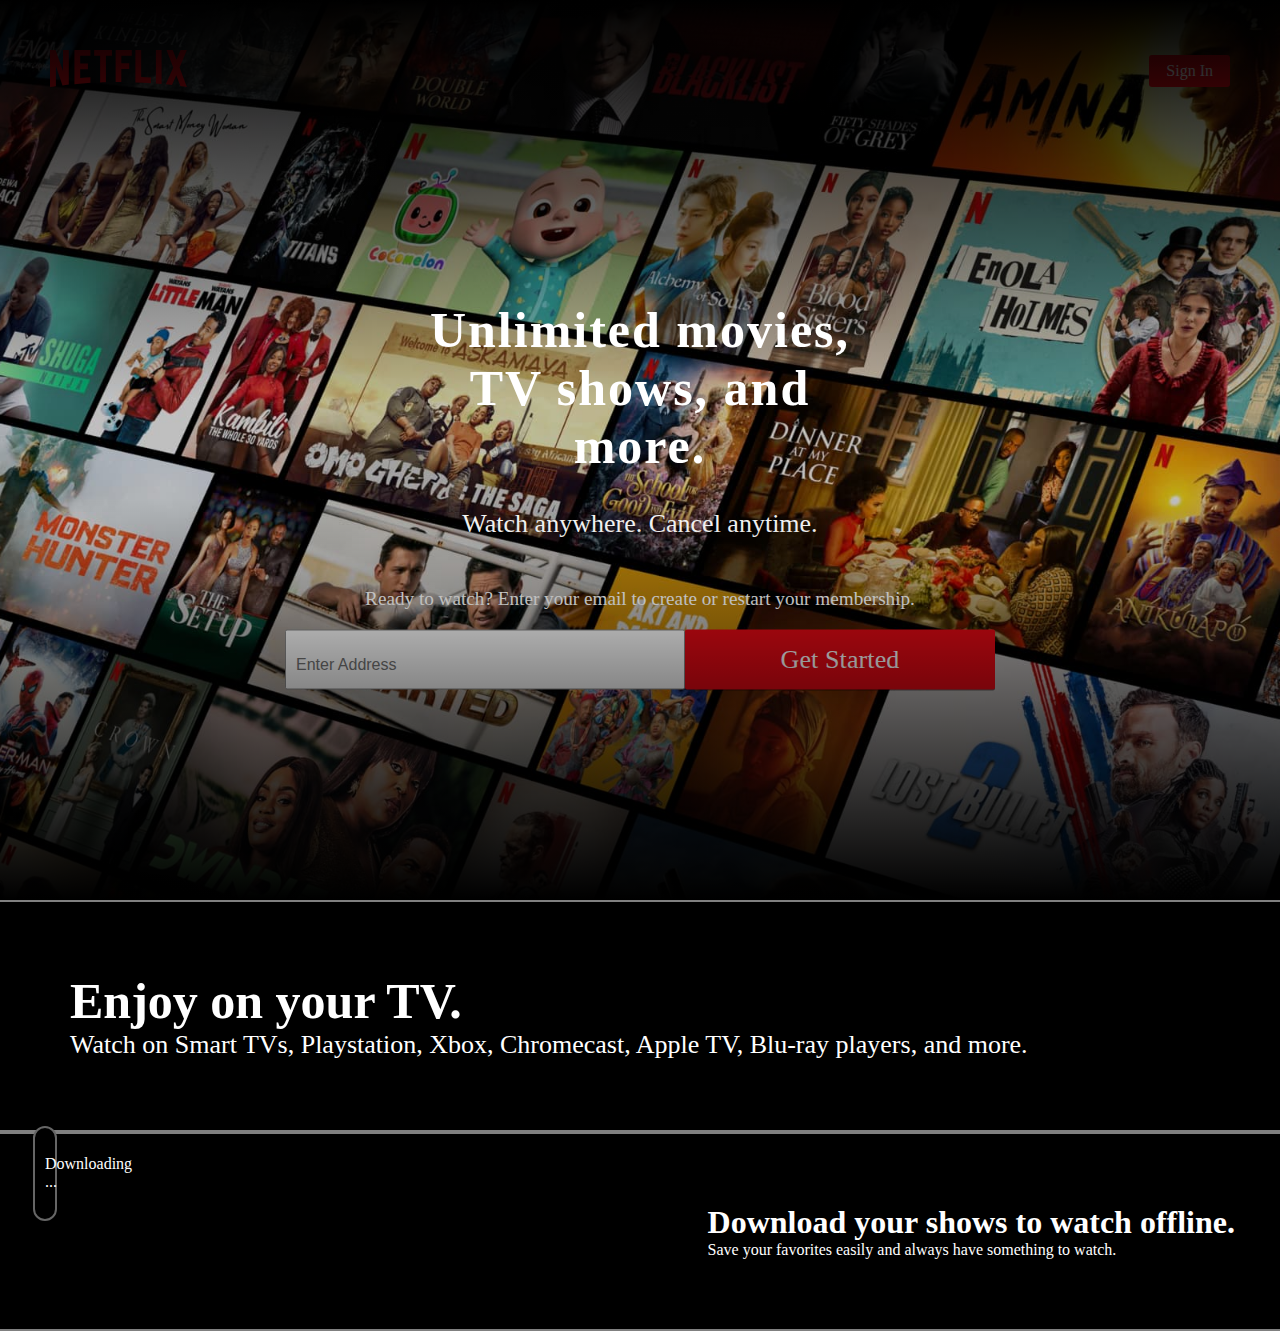
==== index.html @ 963fded7 "netflix-clone" ====
<!DOCTYPE html>
<html lang="en">
<head>
  <meta charset="UTF-8">
  <meta http-equiv="X-UA-Compatible" content="IE=edge">
  <meta name="viewport" content="width=device-width, initial-scale=1.0">
  <title>Document</title>
  <link rel="stylesheet" href="style.css">
</head>
<body>
  <section class="container">
    <div class="head">
     
    
    <a href="/" class="Netflix-logo" >
   
  <svg viewBox="0 0 111 30" data-uia="netflix-logo" class="svg-icon svg-icon-netflix-logo" aria-hidden="true" 
  focusable="false"><g id="netflix-logo"><path d="M105.06233,14.2806261 L110.999156,30 C109.249227,29.7497422 
    107.500234,29.4366857 105.718437,29.1554972 L102.374168,20.4686475 L98.9371075,28.4375293 C97.2499766,28.1563408
     95.5928391,28.061674 93.9057081,27.8432843 L99.9372012,14.0931671 L94.4680851,-5.68434189e-14 L99.5313525,-5.68434189e-14 L102.593495,7.87421502 L105.874965,-5.68434189e-14 L110.999156,-5.68434189e-14 L105.06233,14.2806261 Z M90.4686475,-5.68434189e-14 L85.8749649,-5.68434189e-14 L85.8749649,27.2499766 C87.3746368,27.3437061 88.9371075,27.4055675 90.4686475,27.5930265 L90.4686475,-5.68434189e-14 Z M81.9055207,26.93692 C77.7186241,26.6557316 73.5307901,26.4064111 69.250164,26.3117443 L69.250164,-5.68434189e-14 L73.9366389,-5.68434189e-14 L73.9366389,21.8745899 C76.6248008,21.9373887 79.3120255,22.1557784 81.9055207,22.2804387 L81.9055207,26.93692 Z M64.2496954,10.6561065 L64.2496954,15.3435186 L57.8442216,15.3435186 L57.8442216,25.9996251 L53.2186709,25.9996251 L53.2186709,-5.68434189e-14 L66.3436123,-5.68434189e-14 L66.3436123,4.68741213 L57.8442216,4.68741213 L57.8442216,10.6561065 L64.2496954,10.6561065 Z M45.3435186,4.68741213 L45.3435186,26.2498828 C43.7810479,26.2498828 42.1876465,26.2498828 40.6561065,26.3117443 L40.6561065,4.68741213 L35.8121661,4.68741213 L35.8121661,-5.68434189e-14 L50.2183897,-5.68434189e-14 L50.2183897,4.68741213 L45.3435186,4.68741213 Z M30.749836,15.5928391 C28.687787,15.5928391 26.2498828,15.5928391 24.4999531,15.6875059 L24.4999531,22.6562939 C27.2499766,22.4678976 30,22.2495079 32.7809542,22.1557784 L32.7809542,26.6557316 L19.812541,27.6876933 L19.812541,-5.68434189e-14 L32.7809542,-5.68434189e-14 L32.7809542,4.68741213 L24.4999531,4.68741213 L24.4999531,10.9991564 C26.3126816,10.9991564 29.0936358,10.9054269 30.749836,10.9054269 L30.749836,15.5928391 Z M4.78114163,12.9684132 L4.78114163,29.3429562 C3.09401069,29.5313525 1.59340144,29.7497422 0,30 L0,-5.68434189e-14 L4.4690224,-5.68434189e-14 L10.562377,17.0315868 L10.562377,-5.68434189e-14 L15.2497891,-5.68434189e-14 L15.2497891,28.061674 C13.5935889,28.3437998 11.906458,28.4375293 10.1246602,28.6868498 L4.78114163,12.9684132 Z" id="Fill-14"></path></g></svg></a>

     <a class="button" href="/login">Sign In</a>
   
</div>
</section>
 
   
  

  <!-- <div>
    <p></p>
  </div> --> 

<section class="banner">
  
      <img src="./img.css/netflix.jpg" class="fit"/>
    <div class="box">
    <div class="heading">
      <h1>Unlimited movies, TV shows, and more.</h1><br>
      <h5>Watch anywhere. Cancel anytime.</h5><br>
      <p>Ready to watch? Enter your email to create or restart your membership.</p>
      

    
     
    </div>
    <div class="search">
      
        <input type="email" name="" placeholder="Enter Address">
        <a href="#">Get Started</a>
        
      
    </div>
    </div>
  </section>

  <section class="two">
  
      <div class="right-content">
        <h1>Enjoy on your TV.</h1>
        <p>Watch on Smart TVs, Playstation, Xbox, Chromecast, Apple TV, Blu-ray players, and more.</p></div>
        <div class="left-content">
          <!-- <img src="" class="our-story-card-img" src="./img.css/tv.png"> -->
           <img alt="" class="our-story-card-img" src="https://assets.nflxext.com/ffe/siteui/acquisition/ourStory/fuji/desktop/tv.png" data-uia="our-story-card-img">
          <div class="our-story-card-animation" data-uia="our-story-card-animation"><video class="our-story-card-video" data-uia="our-story-card-video" autoplay="" playsinline="" muted="" loop=""><source src="https://assets.nflxext.com/ffe/siteui/acquisition/ourStory/fuji/desktop/video-tv-0819.m4v" type="video/mp4"></video><div class="our-story-card-animation-text"></div><div class="our-story-card-animation-custom" data-uia="our-story-card-custom" aria-hidden="true"></div></div>
          </div>
    </div>
  </section>


  <section class="three">
    <div class="media">
      <img alt="" class="our-story-card-img" src="https://assets.nflxext.com/ffe/siteui/acquisition/ourStory/fuji/desktop/mobile-0819.jpg" data-uia="our-story-card-img">
      <div class="download">
      <img class="cover" alt="" src="https://assets.nflxext.com/ffe/siteui/acquisition/ourStory/fuji/desktop/boxshot.png">
      <span>Downloading ...</span>
     <img src=" https://assets.nflxext.com/ffe/siteui/acquisition/ourStory/fuji/desktop/download-icon.gif">
      </div>
    </div>

      <div class="texts">
        <h1>Download your shows to watch offline.</h1>
        <p>Save your favorites easily and always have something to watch.</p>

      </div>


      

    

      
<!-- 
      <div class="our-story-card-animation-container"><img alt="" class="our-story-card-img" src="https://assets.nflxext.com/ffe/siteui/acquisition/ourStory/fuji/desktop/mobile-0819.jpg" data-uia="our-story-card-img"><div class="our-story-card-animation" data-uia="our-story-card-animation"><div class="our-story-card-animation-image"><img alt="" src="https://assets.nflxext.com/ffe/siteui/acquisition/ourStory/fuji/desktop/boxshot.png"></div><div class="our-story-card-animation-text"><div id="" class="text-0" data-uia="">Stranger Things</div><div id="" class="text-1" data-uia="">Downloading...</div></div><div class="our-story-card-animation-custom" data-uia="our-story-card-custom" aria-hidden="true"></div></div></div> -->


      
    

  </section>
     



</body>
</html>
---- style.css ----
*{
  box-sizing: border-box;
  margin:0;
  padding:0;
   max-width: 100%; 
}
img{
  max-width:100%;
}

.container .Netflix-logo svg{
  fill:#e50914;
  height:37px;
}

.container .head{
   position: absolute;
  top:0;
  left:0; 
  display: flex;
  justify-content: space-between;
  align-items: center;
  width: 100%;
  padding: 50px;
  z-index:1
}


.container .head .button{
  color: #fff;
  text-decoration: none;
  background-color: #e50914;
  padding: 7px 17px;
  border-radius: 3px;

}

 .banner{
  width:100%;
  height:100vh;
  position:relative;
  justify-content: center;
  align-items: center;
} 

.banner::before{
  content: "";
  position: absolute;
  top: 0;
  left: 0;
  width: 100%;
  height: 400px;
  z-index:1;
  background: linear-gradient(to bottom, #000, transparent);
}

.banner::after{
  content: "";
  position: absolute;
  bottom: 0;
  left: 0;
  width: 100%;
  height: 400px;
  z-index:1;
  background: linear-gradient(to top, #000, transparent);
}

.banner .fit{
  width: 100%;
  height:100%;
  position:absolute;
  top:0;
  left:0;
  object-fit: cover;
}

.banner .box{
  position: absolute;
  top: 55%;
  left: 50%;
  transform:translate(-50%, -50%);
  z-index: 1;
}

.banner .box .heading{
  display: flex;
  flex-direction: column;
  justify-content: center;
  align-items: center;
  text-align: center;
}

.banner .box .heading h1{
  font-size: 3.125rem;
  color:#fff;
  letter-spacing: 2px;
   width:60% ;
   text-align: center;
}

.banner .box .heading h5{
  font-size: 1.625rem;
  color:#fff;
  font-weight: 400;
  padding: 1rem 0;
}

.banner .box .heading p{
  font-size: 1.2rem;
  color:#fff;
  padding: 15px 0;
  padding-bottom: 20px;
 
  font-weight: 500;
  
}

.banner .box .search{
  display: flex;
  flex-direction: row;
  justify-content: center;
  align-items: center;
  /* text-align: center; */
}

.banner .box .search input{
  font-size: 16px;
  border: 1px solid #8c8c8c;
  outline: none;
  color: #000;
  border-radius: 2px;
  padding-top: 10px; 
  padding-left: 10px;
  padding-right:0;
  padding-bottom: 0;
  min-width: 400px;
  height:60px;
  align-items: center;
}

.banner .box .search a{
  text-decoration: none;
  /* text-transform: uppercase; */
  color: #fff;
  font-weight: 400;
  letter-spacing: 0.1px;
  border-radius: 2px;
  background: #e50914;
  box-shadow:0 1px 0 rgba(0,0,0,0.45);
  font-size: 1.625rem;
  padding: 15px;
  min-width: 310px;
  /* padding-top: 0; 
  padding-left: 20px;
  padding-right:20px;
  padding-bottom: 0; */
  /* margin: auto; */
  /* align-items: center; */
  /* padding: 0 30px; */
  text-align: center; 
}

 .two{
  display:flex ;
  justify-content: space-between;
  align-items: center;
  gap: 46px; 
  padding: 70px  70px;
   background-color: #000; 
   border-top: 2px solid grey;
   border-bottom: 2px solid grey;
   max-height: 100vh;
  
  
} 



.left-content {
  position: relative;
  /* padding-left: 50px; */
}

.left-content  .our-story-card-img{
  width: 400px;
  position: relative;
  
}
  

.left-content  .our-story-card-animation{
  width: 293px;
   
  position:absolute;
  top: 62px;
  left:53px;
   
  } 

  /* top:60px;
  left:60px; */
  
  /* height: 100%; */
  /* transform: translate(-50%,-50%); */
  
  /* height: 100%;
  left: 50%;
  max-height: 54%;
  max-width: 73%;
  position: absolute;
  top: 46%;
  
  width: 100%; */


.right-content h1 {
  font-size: 3.125rem;
  color: #fff;
  /* min-width: 470px; */
  
}

.right-content p {
  font-size: 1.625rem;
  color:#fff;
  /* min-width: 740px; */
  
}

.media {
  position: relative;
  /* margin: 0 auto; */
  background-color: #000;
  color: #fff;
}

section div.download{
  border:2px solid #666;
  border-radius: 15px;
  padding:10px;
  height:95px;
  display:flex;
  justify-content: space-between;
  align-items: center;
    position: absolute;
    background-color: #000;
  bottom: 20px;
   width: 60%;
   /* gap:15px;   */
   left:50% ;
   transform: translateX(-50%); 
    /* margin-left: -140px;  */


}
div .download{
  margin: 0 auto;
  align-items: center;
}

 section div.download img {
  height: 100%;
  width:auto;
}  

.three{
  display:flex ;
  justify-content: space-between;
  align-items: center;
  gap: 46px; 
  color: #fff;
  padding: 70px  45px;
   background-color: #000; 
   border-top: 2px solid grey;
   border-bottom: 2px solid grey;
   max-height: 100vh;
  
  
} 


/* header .new-netflix{
  display:flex;
  justify-content: space-between; 
  align-items: center;  */
  /* width: 100%; */
   /* padding: 26px 56px;  */
    /* gap: 25%; */
  
   /* width: 50%;  */


/* .container .left-netflix{
  width:45%;

} 

 .container .right-netflix{
  width:35%;
  
}  */





  /* height:20px;
/* body{
  font-family:Helvetica Neue,Segoe UI,Roboto,Ubuntu,sans-serif;
  background-color: black;
  color: #fff;
  /* margin:auto; */
  /*  */
  /* display:flex;
  justify-content: space-between;{ */
  /*  */


/* header{
  padding: 3%; 
  position: absolute;
  
  width: 100%;
  z-index: 5;

}
 
/* header a.logo{
  display: block;
} */
/* 
  */
 
/* 
header a.button{
  /* display: inline-block; */
  /* background-color: #e50914;
  color:#fff;
  text-decoration: none;
  

/*  */
/* div.splash div.background img{
  max-width: 100%;
   opacity: 0.6; 

} */ 
/*  
div.splash {
  position:relative;
}
div.splash h1{
  font-size: 3.125rem;
  margin-top: 13px;
  margin-bottom: 29px;
  font-weight: bold;
  
}
div.splash h2{
  font-size: 1.625rem;
  font-weight: normal;
}
iv.splash h3{
  font-size: 1.2rem;
  font-weight: normal;
  
} */




/* 
div.splash div.content{
  max-width: 655px;
  position: absolute;
  inset: 0;
  max-width: 655px;
  /* left:50%; */
  /* margin-left: -327.5px; */
  /* margin:auto; */
   /* display: flex;
  align-items: center;
  justify-content: center;
  text-align: center; 
} */
/* 
div.splash input{
  display: flex;
  padding: 10px;
  font-size: 1.2rem;
} */
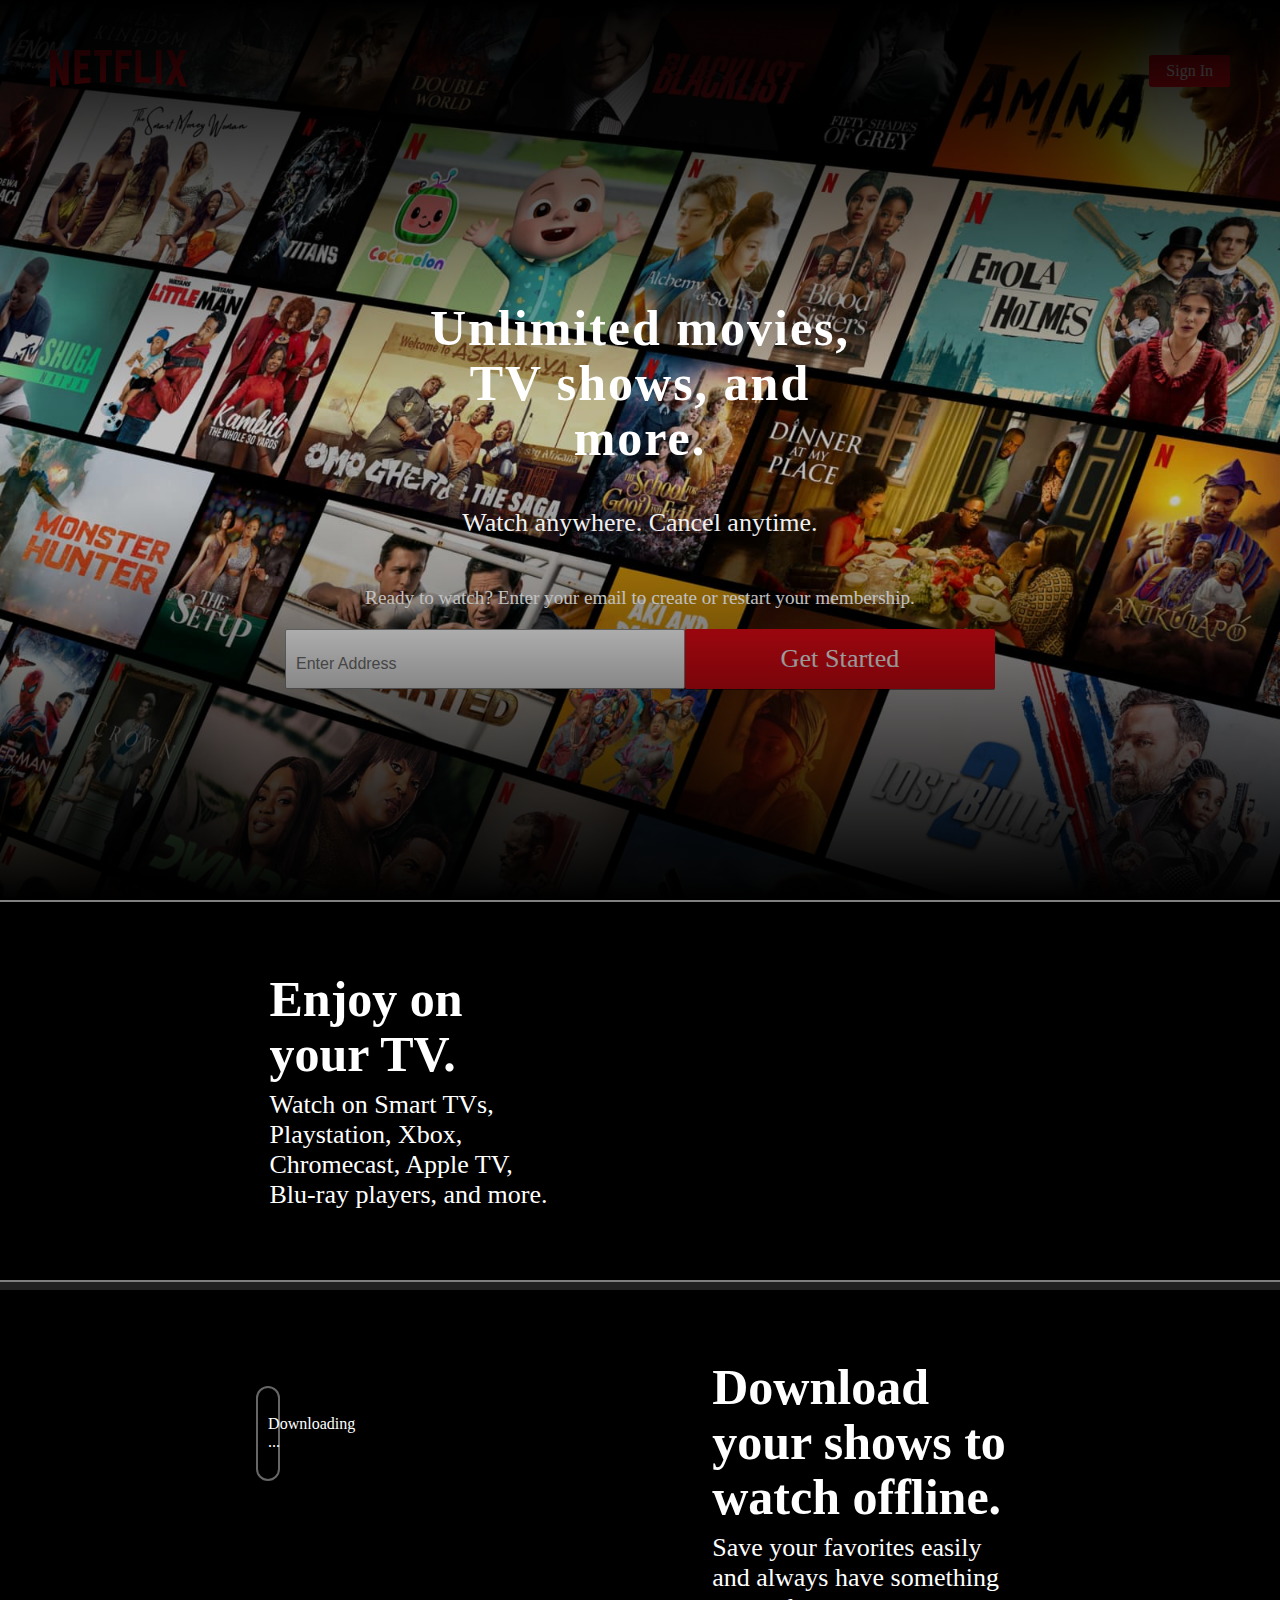
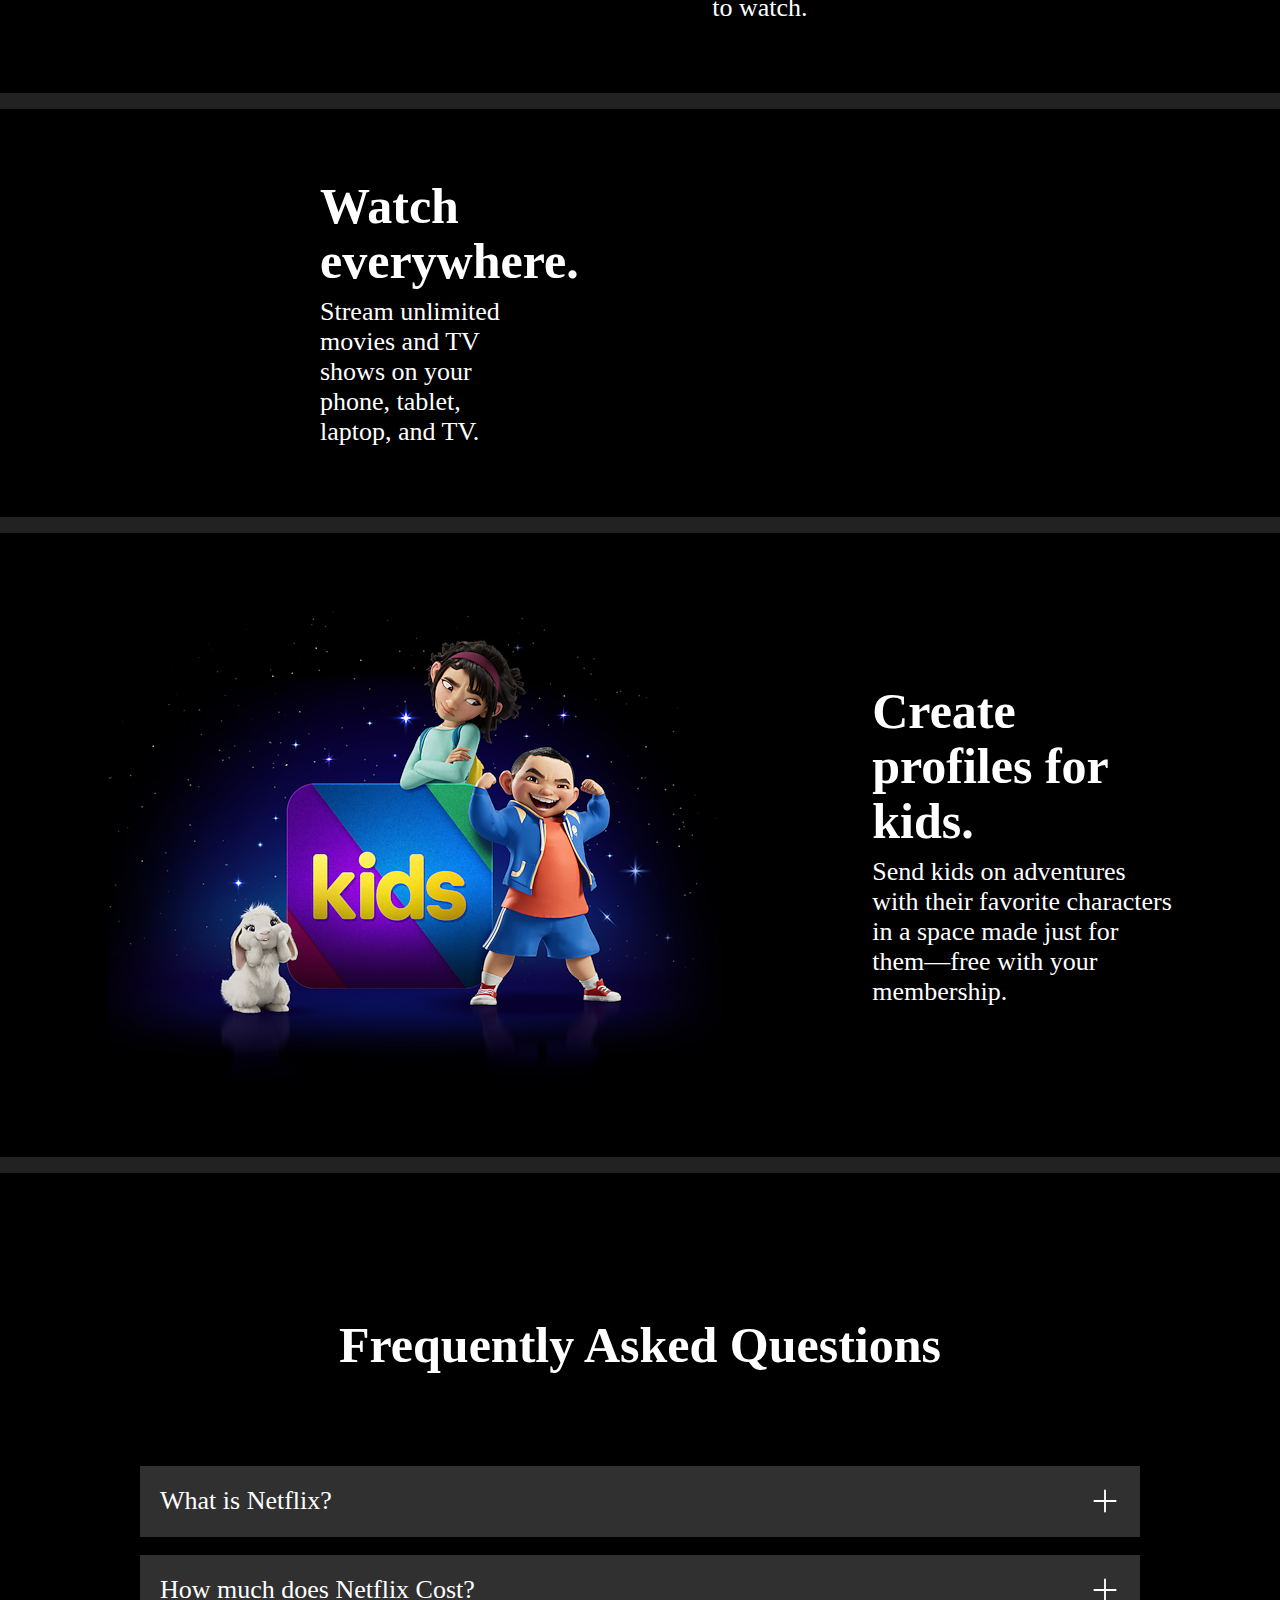
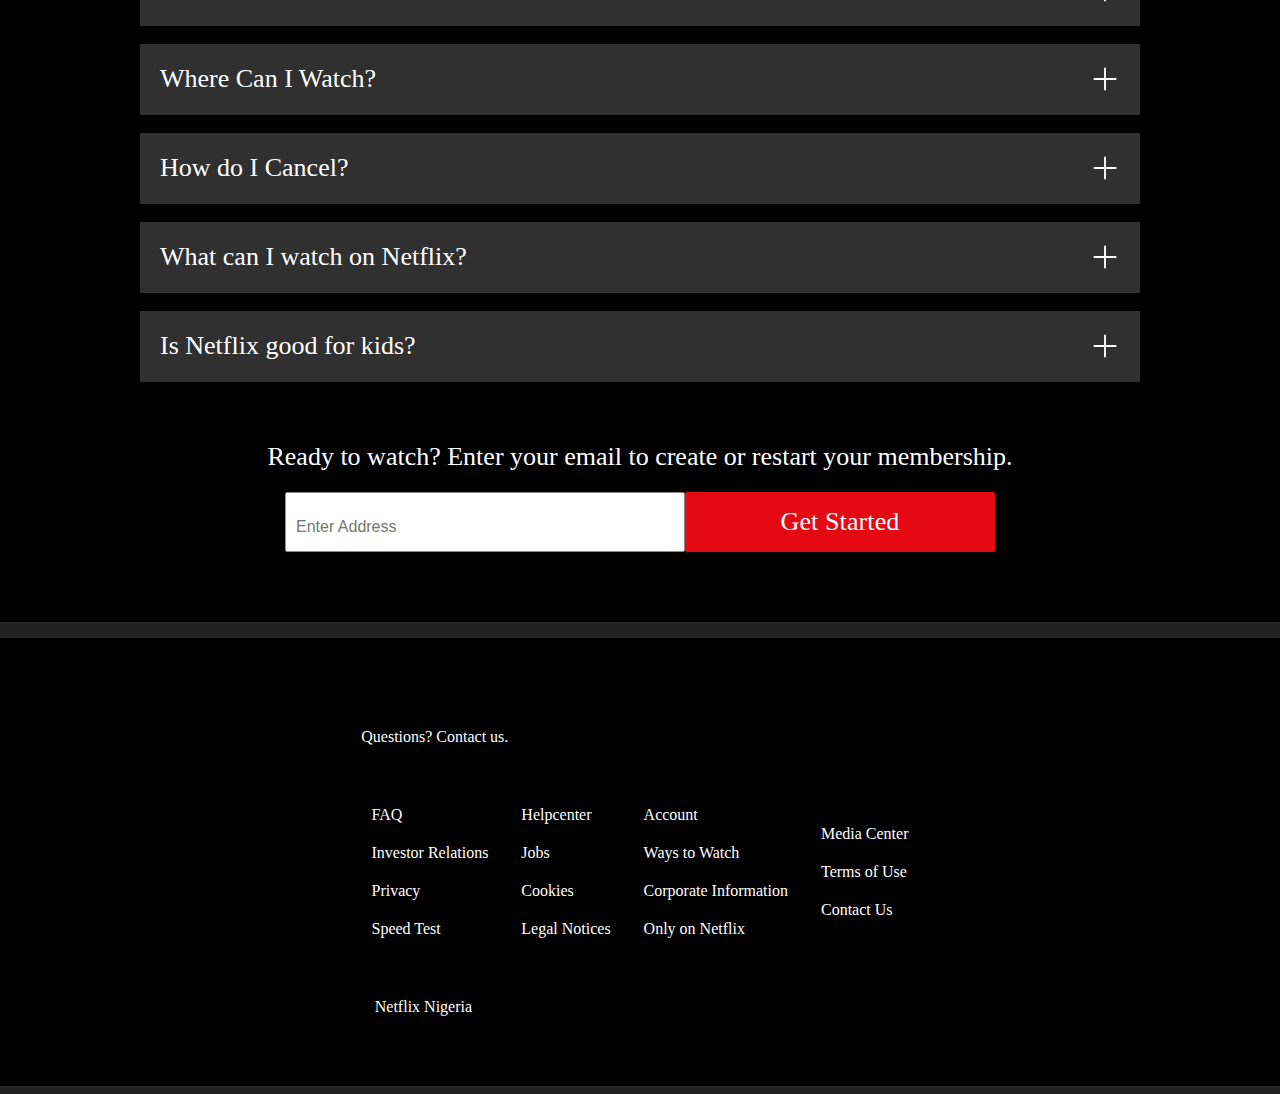
==== commit bbf4b39e: "my clone assignment" ====
--- a/index.html
+++ b/index.html
@@ -8,99 +8,295 @@
   <link rel="stylesheet" href="style.css">
 </head>
 <body>
-  <section class="container">
+<section class="container">
     <div class="head">
-     
-    
     <a href="/" class="Netflix-logo" >
-   
-  <svg viewBox="0 0 111 30" data-uia="netflix-logo" class="svg-icon svg-icon-netflix-logo" aria-hidden="true" 
-  focusable="false"><g id="netflix-logo"><path d="M105.06233,14.2806261 L110.999156,30 C109.249227,29.7497422 
+    <svg viewBox="0 0 111 30" data-uia="netflix-logo" class="svg-icon svg-icon-netflix-logo" aria-hidden="true" 
+    focusable="false"><g id="netflix-logo"><path d="M105.06233,14.2806261 L110.999156,30 C109.249227,29.7497422 
     107.500234,29.4366857 105.718437,29.1554972 L102.374168,20.4686475 L98.9371075,28.4375293 C97.2499766,28.1563408
      95.5928391,28.061674 93.9057081,27.8432843 L99.9372012,14.0931671 L94.4680851,-5.68434189e-14 L99.5313525,-5.68434189e-14 L102.593495,7.87421502 L105.874965,-5.68434189e-14 L110.999156,-5.68434189e-14 L105.06233,14.2806261 Z M90.4686475,-5.68434189e-14 L85.8749649,-5.68434189e-14 L85.8749649,27.2499766 C87.3746368,27.3437061 88.9371075,27.4055675 90.4686475,27.5930265 L90.4686475,-5.68434189e-14 Z M81.9055207,26.93692 C77.7186241,26.6557316 73.5307901,26.4064111 69.250164,26.3117443 L69.250164,-5.68434189e-14 L73.9366389,-5.68434189e-14 L73.9366389,21.8745899 C76.6248008,21.9373887 79.3120255,22.1557784 81.9055207,22.2804387 L81.9055207,26.93692 Z M64.2496954,10.6561065 L64.2496954,15.3435186 L57.8442216,15.3435186 L57.8442216,25.9996251 L53.2186709,25.9996251 L53.2186709,-5.68434189e-14 L66.3436123,-5.68434189e-14 L66.3436123,4.68741213 L57.8442216,4.68741213 L57.8442216,10.6561065 L64.2496954,10.6561065 Z M45.3435186,4.68741213 L45.3435186,26.2498828 C43.7810479,26.2498828 42.1876465,26.2498828 40.6561065,26.3117443 L40.6561065,4.68741213 L35.8121661,4.68741213 L35.8121661,-5.68434189e-14 L50.2183897,-5.68434189e-14 L50.2183897,4.68741213 L45.3435186,4.68741213 Z M30.749836,15.5928391 C28.687787,15.5928391 26.2498828,15.5928391 24.4999531,15.6875059 L24.4999531,22.6562939 C27.2499766,22.4678976 30,22.2495079 32.7809542,22.1557784 L32.7809542,26.6557316 L19.812541,27.6876933 L19.812541,-5.68434189e-14 L32.7809542,-5.68434189e-14 L32.7809542,4.68741213 L24.4999531,4.68741213 L24.4999531,10.9991564 C26.3126816,10.9991564 29.0936358,10.9054269 30.749836,10.9054269 L30.749836,15.5928391 Z M4.78114163,12.9684132 L4.78114163,29.3429562 C3.09401069,29.5313525 1.59340144,29.7497422 0,30 L0,-5.68434189e-14 L4.4690224,-5.68434189e-14 L10.562377,17.0315868 L10.562377,-5.68434189e-14 L15.2497891,-5.68434189e-14 L15.2497891,28.061674 C13.5935889,28.3437998 11.906458,28.4375293 10.1246602,28.6868498 L4.78114163,12.9684132 Z" id="Fill-14"></path></g></svg></a>
-
-     <a class="button" href="/login">Sign In</a>
-   
+    <a class="button" href="/login">Sign In</a>
 </div>
 </section>
  
    
-  
-
-  <!-- <div>
-    <p></p>
-  </div> --> 
-
 <section class="banner">
   
       <img src="./img.css/netflix.jpg" class="fit"/>
-    <div class="box">
-    <div class="heading">
+      <div class="box">
+      <div class="heading">
       <h1>Unlimited movies, TV shows, and more.</h1><br>
       <h5>Watch anywhere. Cancel anytime.</h5><br>
       <p>Ready to watch? Enter your email to create or restart your membership.</p>
-      
-
-    
-     
-    </div>
-    <div class="search">
-      
-        <input type="email" name="" placeholder="Enter Address">
+      </div>
+<div class="search">
+      <input type="email" name="" placeholder="Enter Address">
         <a href="#">Get Started</a>
-        
-      
-    </div>
+        </div>
     </div>
   </section>
 
-  <section class="two">
-  
-      <div class="right-content">
+<section class="two">
+  
+    <div class="right-content">
         <h1>Enjoy on your TV.</h1>
         <p>Watch on Smart TVs, Playstation, Xbox, Chromecast, Apple TV, Blu-ray players, and more.</p></div>
         <div class="left-content">
-          <!-- <img src="" class="our-story-card-img" src="./img.css/tv.png"> -->
+          
            <img alt="" class="our-story-card-img" src="https://assets.nflxext.com/ffe/siteui/acquisition/ourStory/fuji/desktop/tv.png" data-uia="our-story-card-img">
           <div class="our-story-card-animation" data-uia="our-story-card-animation"><video class="our-story-card-video" data-uia="our-story-card-video" autoplay="" playsinline="" muted="" loop=""><source src="https://assets.nflxext.com/ffe/siteui/acquisition/ourStory/fuji/desktop/video-tv-0819.m4v" type="video/mp4"></video><div class="our-story-card-animation-text"></div><div class="our-story-card-animation-custom" data-uia="our-story-card-custom" aria-hidden="true"></div></div>
-          </div>
     </div>
-  </section>
-
-
-  <section class="three">
+</div>
+</section>
+
+
+<section class="three">
     <div class="media">
       <img alt="" class="our-story-card-img" src="https://assets.nflxext.com/ffe/siteui/acquisition/ourStory/fuji/desktop/mobile-0819.jpg" data-uia="our-story-card-img">
       <div class="download">
       <img class="cover" alt="" src="https://assets.nflxext.com/ffe/siteui/acquisition/ourStory/fuji/desktop/boxshot.png">
       <span>Downloading ...</span>
-     <img src=" https://assets.nflxext.com/ffe/siteui/acquisition/ourStory/fuji/desktop/download-icon.gif">
+      <img src=" https://assets.nflxext.com/ffe/siteui/acquisition/ourStory/fuji/desktop/download-icon.gif">
+      </div> 
       </div>
-    </div>
 
       <div class="texts">
         <h1>Download your shows to watch offline.</h1>
         <p>Save your favorites easily and always have something to watch.</p>
-
       </div>
-
-
-      
-
+</section>
+
+<section class="four">
+  <div class="texts">
+    <h1>Watch everywhere.</h1>
+    <p>Stream unlimited movies and TV shows on your phone, tablet, laptop, and TV.</p>
+  </div>
+</section>
+<section>
+  <section class="five">
+      <div class="media">
+        
+        <img src="./img.css/kids.png">
+        </div> 
+        <div class="texts">
+          <h1>Create profiles for kids.</h1>
+      <p>Send kids on adventures with their favorite characters in a space made just for them—free with your membership.</p>
+        </div>
+        
+  </section>
+  
+  <section class="list">
+    <h1 id="question">Frequently Asked Questions</h1>
+    <details>
+      
+          <summary>
+            <div class="list-1">
+            <p class="faq">What is Netflix?</p>
+           
+          <svg xmlns="http://www.w3.org/2000/svg" fill="none" viewBox="0 0 24 24" stroke-width="1.5" stroke="currentColor" class="icon">
+            <path stroke-linecap="round" stroke-linejoin="round" d="M6 18L18 6M6 6l12 12" />
+          </svg> </div> 
+        </summary>
+          
+        
+      <p class="text">Netflix is a streaming service that offers a wide variety of award-winning TV shows, movies, anime, documentaries, and more on thousands of internet-connected devices.
+        <br>
+        <br>
+        You can watch as much as you want, whenever you want without a single commercial – all for one low monthly price. There's always something new to discover and new TV shows and movies are added every week!
+       </p>
+      </details>
+  
+  
+  
+   
+
+  
+    <details>
+      
+          <summary>
+            <div class="list-1">
+            <p class="faq">How much does Netflix Cost?</p>
+           
+          <svg xmlns="http://www.w3.org/2000/svg" fill="none" viewBox="0 0 24 24" stroke-width="1.5" stroke="currentColor" class="icon">
+            <path stroke-linecap="round" stroke-linejoin="round" d="M6 18L18 6M6 6l12 12" />
+          </svg>  </div>
+        </summary>
+          
+        
+      <p class="text">Watch Netflix on your smartphone, tablet, Smart TV, laptop, or streaming device, all for one fixed monthly fee. Plans range from ₦1,200 to ₦4,400 a month. No extra costs, no contracts.
+      </p>
+      </details>
+  
+
+
+
+<details>
+      
+  <summary>
+    <div class="list-1">
+    <p class="faq">Where Can I Watch?</p>
+   
+  <svg xmlns="http://www.w3.org/2000/svg" fill="none" viewBox="0 0 24 24" stroke-width="1.5" stroke="currentColor" class="icon">
+    <path stroke-linecap="round" stroke-linejoin="round" d="M6 18L18 6M6 6l12 12" />
+  </svg>  </div>
+</summary>
+  
+
+<p class="text">Watch anywhere, anytime. Sign in with your Netflix account to watch instantly on the web at netflix.com from your personal computer or on any internet-connected device that offers the Netflix app, including smart TVs, smartphones, tablets, streaming media players and game consoles.<br><br>
+
+  You can also download your favorite shows with the iOS, Android, or Windows 10 app. Use downloads to watch while you're on the go and without an internet connection. Take Netflix with you anywhere.
+</p>
+</details>
+
+
+
+<details>
+      
+  <summary>
+    <div class="list-1">
+    <p class="faq">How do I Cancel?</p>
+   
+  <svg xmlns="http://www.w3.org/2000/svg" fill="none" viewBox="0 0 24 24" stroke-width="1.5" stroke="currentColor" class="icon">
+    <path stroke-linecap="round" stroke-linejoin="round" d="M6 18L18 6M6 6l12 12" />
+  </svg>  </div>
+</summary>
+  
+
+<p class="text">Netflix is flexible. There are no pesky contracts and no commitments. You can easily cancel your account online in two clicks. There are no cancellation fees – start or stop your account anytime.
+</p>
+</details>
+
+
+<details>
+      
+  <summary>
+    <div class="list-1">
+    <p class="faq">What can I watch on Netflix?</p>
+   
+  <svg xmlns="http://www.w3.org/2000/svg" fill="none" viewBox="0 0 24 24" stroke-width="1.5" stroke="currentColor" class="icon">
+    <path stroke-linecap="round" stroke-linejoin="round" d="M6 18L18 6M6 6l12 12" />
+  </svg>  </div>
+</summary>
+  
+
+<p class="text">Netflix has an extensive library of feature films, documentaries, TV shows, anime, award-winning Netflix originals, and more. Watch as much as you want, anytime you want.
+</p>
+</details>
+
+<details>
+      
+  <summary>
+    <div class="list-1">
+    <p class="faq">Is Netflix good for kids?</p>
+   
+  <svg xmlns="http://www.w3.org/2000/svg" fill="none" viewBox="0 0 24 24" stroke-width="1.5" stroke="currentColor" class="icon">
+    <path stroke-linecap="round" stroke-linejoin="round" d="M6 18L18 6M6 6l12 12" />
+  </svg>  </div>
+</summary>
+  
+
+<p class="text">The Netflix Kids experience is included in your membership to give parents control while kids enjoy family-friendly TV shows and movies in their own space.<br><br>
+
+  Kids profiles come with PIN-protected parental controls that let you restrict the maturity rating of content kids can watch and block specific titles you don’t want kids to see.
+</p>
+</details>
+
+<div>
+  <p class="textss">
+  Ready to watch? Enter your email to create or restart your membership.
+</p>
+<div class="search">
+  <input type="email" name="" placeholder="Enter Address">
+    <a href="#">Get Started</a>
+    </div>
+</div>
+
+
+</div>
+
+
+
+
+</section>
+
+<section class="last">
+  <div class="all">
+
+  <div>
+    <ul>
+    <li>
+      <a href="" class="contact">Questions? Contact us.</a>
+    </li>
+  </ul>
+</div>
     
 
-      
-<!-- 
-      <div class="our-story-card-animation-container"><img alt="" class="our-story-card-img" src="https://assets.nflxext.com/ffe/siteui/acquisition/ourStory/fuji/desktop/mobile-0819.jpg" data-uia="our-story-card-img"><div class="our-story-card-animation" data-uia="our-story-card-animation"><div class="our-story-card-animation-image"><img alt="" src="https://assets.nflxext.com/ffe/siteui/acquisition/ourStory/fuji/desktop/boxshot.png"></div><div class="our-story-card-animation-text"><div id="" class="text-0" data-uia="">Stranger Things</div><div id="" class="text-1" data-uia="">Downloading...</div></div><div class="our-story-card-animation-custom" data-uia="our-story-card-custom" aria-hidden="true"></div></div></div> -->
-
-
-      
+  <div class="privacy">
+  <ul>
+<li><a href="">FAQ</a></li>
+<li><a href="">Investor Relations</a></li>
+<li><a href="">Privacy</a></li>
+<li><a href="">Speed Test</a></li>
+
+  </ul>
+
+
+
+  <ul>
+    <li>Helpcenter</li>
+    <li>Jobs</li>
+    <li>Cookies</li>
+    <li>Legal Notices</li>
+  </ul>
+
+
+
+  <ul>
+    <li>Account</li>
+    <li>Ways to Watch</li>
+    <li>Corporate Information</li>
+    <li>Only on Netflix</li>
+  </ul>
+
+
+  <ul>
+    <li>Media Center</li>
+    <li>Terms of Use</li>
+    <li>Contact Us</li>
+  </ul>
+</div>
+
+
+<div class="net">
+  <ul>
+  <li>
+    Netflix Nigeria
+  </li>
+</ul>
+</div>
+</div>
+
+
+  
+  
+
+
+</section>
+
+  </body>
+  </html> 
+     
+
+
+
+
+      
+
     
 
-  </section>
-     
-
-
-
-</body>
-</html>+      
+
+      
+    
+
+  
--- a/style.css
+++ b/style.css
@@ -1,88 +1,93 @@
-*{
+*,
+html,
+body,
+h1 {
   box-sizing: border-box;
-  margin:0;
-  padding:0;
-   max-width: 100%; 
-}
-img{
-  max-width:100%;
-}
-
-.container .Netflix-logo svg{
-  fill:#e50914;
-  height:37px;
-}
-
-.container .head{
-   position: absolute;
-  top:0;
-  left:0; 
+  margin: 0;
+  padding: 0;
+  max-width: 100%;
+  /* -webkit-margin-before:0em !important;
+  
+  -webkit-margin-after:0em !important; */
+}
+
+img {
+  max-width: 100%;
+}
+
+.container .Netflix-logo svg {
+  fill: #e50914;
+  height: 37px;
+}
+
+.container .head {
+  position: absolute;
+  top: 0;
+  left: 0;
   display: flex;
   justify-content: space-between;
   align-items: center;
   width: 100%;
   padding: 50px;
-  z-index:1
-}
-
-
-.container .head .button{
+  z-index: 1;
+}
+
+.container .head .button {
   color: #fff;
   text-decoration: none;
   background-color: #e50914;
   padding: 7px 17px;
   border-radius: 3px;
-
-}
-
- .banner{
-  width:100%;
-  height:100vh;
-  position:relative;
+}
+
+.banner {
+  width: 100%;
+  height: 100vh;
+  position: relative;
   justify-content: center;
   align-items: center;
-} 
-
-.banner::before{
+}
+
+.banner::before {
   content: "";
   position: absolute;
   top: 0;
   left: 0;
   width: 100%;
   height: 400px;
-  z-index:1;
+  z-index: 1;
   background: linear-gradient(to bottom, #000, transparent);
 }
 
-.banner::after{
+.banner::after {
   content: "";
   position: absolute;
   bottom: 0;
   left: 0;
   width: 100%;
   height: 400px;
-  z-index:1;
+  z-index: 1;
   background: linear-gradient(to top, #000, transparent);
 }
 
-.banner .fit{
-  width: 100%;
-  height:100%;
-  position:absolute;
-  top:0;
-  left:0;
+.banner .fit {
+  width: 100%;
+  height: 100%;
+  position: absolute;
+  top: 0;
+  left: 0;
   object-fit: cover;
 }
 
-.banner .box{
+.banner .box {
   position: absolute;
   top: 55%;
   left: 50%;
-  transform:translate(-50%, -50%);
+  transform: translate(-50%, -50%);
   z-index: 1;
 }
 
-.banner .box .heading{
+.banner .box .heading {
   display: flex;
   flex-direction: column;
   justify-content: center;
@@ -90,303 +95,385 @@
   text-align: center;
 }
 
-.banner .box .heading h1{
+.banner .box .heading h1 {
   font-size: 3.125rem;
-  color:#fff;
+  color: #fff;
   letter-spacing: 2px;
-   width:60% ;
-   text-align: center;
-}
-
-.banner .box .heading h5{
-  font-size: 1.625rem;
-  color:#fff;
+  width: 60%;
+  text-align: center;
+}
+
+.banner .box .heading h5 {
+  font-size: 1.625rem;
+  color: #fff;
   font-weight: 400;
   padding: 1rem 0;
 }
 
-.banner .box .heading p{
+.banner .box .heading p {
   font-size: 1.2rem;
-  color:#fff;
+  color: #fff;
   padding: 15px 0;
   padding-bottom: 20px;
- 
+
   font-weight: 500;
-  
-}
-
-.banner .box .search{
+}
+
+.banner .box .search {
   display: flex;
   flex-direction: row;
   justify-content: center;
   align-items: center;
-  /* text-align: center; */
-}
-
-.banner .box .search input{
+}
+
+.banner .box .search input {
   font-size: 16px;
   border: 1px solid #8c8c8c;
   outline: none;
   color: #000;
   border-radius: 2px;
-  padding-top: 10px; 
+  padding-top: 10px;
   padding-left: 10px;
-  padding-right:0;
+  padding-right: 0;
   padding-bottom: 0;
   min-width: 400px;
-  height:60px;
-  align-items: center;
-}
-
-.banner .box .search a{
-  text-decoration: none;
-  /* text-transform: uppercase; */
+  height: 60px;
+  align-items: center;
+}
+
+.banner .box .search a {
+  text-decoration: none;
+
   color: #fff;
   font-weight: 400;
   letter-spacing: 0.1px;
   border-radius: 2px;
   background: #e50914;
-  box-shadow:0 1px 0 rgba(0,0,0,0.45);
+  box-shadow: 0 1px 0 rgba(0, 0, 0, 0.45);
   font-size: 1.625rem;
   padding: 15px;
   min-width: 310px;
-  /* padding-top: 0; 
-  padding-left: 20px;
-  padding-right:20px;
-  padding-bottom: 0; */
-  /* margin: auto; */
-  /* align-items: center; */
-  /* padding: 0 30px; */
-  text-align: center; 
-}
-
- .two{
-  display:flex ;
-  justify-content: space-between;
-  align-items: center;
-  gap: 46px; 
-  padding: 70px  70px;
-   background-color: #000; 
-   border-top: 2px solid grey;
-   border-bottom: 2px solid grey;
-   max-height: 100vh;
-  
-  
-} 
-
-
+
+  text-align: center;
+}
+
+.two {
+  display: flex;
+  justify-content: space-around;
+  align-items: center;
+
+  padding: 70px 70px;
+  background-color: #000;
+  border-top: 2px solid grey;
+  border-bottom: 2px solid grey;
+  max-height: 100vh;
+}
+
+.right-content {
+  padding: 0px 48px 0px 0px;
+  width: 30%;
+}
 
 .left-content {
   position: relative;
-  /* padding-left: 50px; */
-}
-
-.left-content  .our-story-card-img{
+}
+
+.left-content .our-story-card-img {
   width: 400px;
   position: relative;
-  
-}
-  
-
-.left-content  .our-story-card-animation{
+}
+
+.left-content .our-story-card-animation {
   width: 293px;
-   
-  position:absolute;
+
+  position: absolute;
   top: 62px;
-  left:53px;
-   
-  } 
-
-  /* top:60px;
-  left:60px; */
-  
-  /* height: 100%; */
-  /* transform: translate(-50%,-50%); */
-  
-  /* height: 100%;
-  left: 50%;
-  max-height: 54%;
-  max-width: 73%;
-  position: absolute;
-  top: 46%;
-  
-  width: 100%; */
-
+  left: 53px;
+}
 
 .right-content h1 {
   font-size: 3.125rem;
   color: #fff;
-  /* min-width: 470px; */
-  
 }
 
 .right-content p {
   font-size: 1.625rem;
-  color:#fff;
-  /* min-width: 740px; */
-  
+  color: #fff;
 }
 
 .media {
   position: relative;
-  /* margin: 0 auto; */
-  background-color: #000;
-  color: #fff;
-}
-
-section div.download{
-  border:2px solid #666;
+  background-color: #000;
+  color: #fff;
+}
+
+section div.download {
+  border: 2px solid #666;
   border-radius: 15px;
-  padding:10px;
-  height:95px;
-  display:flex;
+  padding: 10px;
+  height: 95px;
+  display: flex;
   justify-content: space-between;
   align-items: center;
-    position: absolute;
-    background-color: #000;
+  position: absolute;
+  background-color: #000;
   bottom: 20px;
-   width: 60%;
-   /* gap:15px;   */
-   left:50% ;
-   transform: translateX(-50%); 
-    /* margin-left: -140px;  */
-
-
-}
-div .download{
-  margin: 0 auto;
-  align-items: center;
-}
-
- section div.download img {
+  width: 60%;
+  left: 50%;
+  transform: translateX(-50%);
+}
+div .download {
+  margin: 0 auto;
+  align-items: center;
+}
+
+section div.download img {
   height: 100%;
-  width:auto;
-}  
-
-.three{
-  display:flex ;
+  width: auto;
+}
+
+.three {
+  display: flex;
+  justify-content: space-around;
+  align-items: center;
+
+  color: #fff;
+  padding: 70px 70px;
+  background-color: #000;
+  border-top: 8px solid #222;
+  border-bottom: 8px solid #222;
+
+  max-height: 100vh;
+}
+
+.three .texts {
+  padding: 0px 0px 0px 48px;
+
+  width: 30.5%;
+}
+
+.three .media {
+  width: auto;
+  /* text-align: left; */
+  /* width:45%; */
+}
+
+h1 {
+  font-size: 3.125rem;
+  margin-bottom: 8px;
+  line-height: 1.1;
+}
+
+p {
+  font-size: 1.625rem;
+  font-weight: 400;
+}
+
+.four .texts {
+  padding: 0px 48px 0px 0px;
+
+  width: 40%;
+}
+
+.four {
+  display: flex;
+  justify-content: flex-start;
+
+  color: #fff;
+  padding: 70px 320px;
+  background-color: #000;
+  border-top: 8px solid #222;
+  border-bottom: 8px solid #222;
+
+  max-height: 100vh;
+}
+.five {
+  display: flex;
+  justify-content: space-around;
+  align-items: center;
+
+  color: #fff;
+  padding-top: 70px;
+  padding-bottom: 70px;
+  padding-right: 70px;
+  padding-left: 70px;
+
+  background-color: #000;
+  border-top: 8px solid #222;
+  border-bottom: 8px solid #222;
+
+  max-height: 100vh;
+}
+.five.media {
+  width: auto;
+}
+
+.five .texts {
+  padding: 0px 0px 0px 48px;
+
+  width: 30.5%;
+}
+section.list {
+  padding-top: 70px;
+  padding-bottom: 70px;
+  padding-right: 70px;
+  padding-left: 70px;
+  background-color: #000;
+  border-top: 8px solid #222;
+  border-bottom: 8px solid #222;
+
+  min-height: 100vh;
+}
+.list-1 svg {
+  width: 30px;
+  height: 30px;
+  transform: rotate(45deg);
+}
+
+.list-1 {
+  display: flex;
   justify-content: space-between;
   align-items: center;
-  gap: 46px; 
-  color: #fff;
-  padding: 70px  45px;
-   background-color: #000; 
-   border-top: 2px solid grey;
-   border-bottom: 2px solid grey;
-   max-height: 100vh;
-  
-  
-} 
-
-
-/* header .new-netflix{
-  display:flex;
-  justify-content: space-between; 
-  align-items: center;  */
-  /* width: 100%; */
-   /* padding: 26px 56px;  */
-    /* gap: 25%; */
-  
-   /* width: 50%;  */
-
-
-/* .container .left-netflix{
-  width:45%;
-
-} 
-
- .container .right-netflix{
-  width:35%;
-  
-}  */
-
-
-
-
-
-  /* height:20px;
-/* body{
-  font-family:Helvetica Neue,Segoe UI,Roboto,Ubuntu,sans-serif;
-  background-color: black;
-  color: #fff;
-  /* margin:auto; */
-  /*  */
-  /* display:flex;
-  justify-content: space-between;{ */
-  /*  */
-
-
-/* header{
-  padding: 3%; 
-  position: absolute;
-  
-  width: 100%;
-  z-index: 5;
-
-}
- 
-/* header a.logo{
-  display: block;
-} */
-/* 
-  */
- 
-/* 
-header a.button{
-  /* display: inline-block; */
-  /* background-color: #e50914;
-  color:#fff;
-  text-decoration: none;
-  
-
-/*  */
-/* div.splash div.background img{
-  max-width: 100%;
-   opacity: 0.6; 
-
-} */ 
-/*  
-div.splash {
-  position:relative;
-}
-div.splash h1{
-  font-size: 3.125rem;
-  margin-top: 13px;
-  margin-bottom: 29px;
-  font-weight: bold;
-  
-}
-div.splash h2{
-  font-size: 1.625rem;
-  font-weight: normal;
-}
-iv.splash h3{
-  font-size: 1.2rem;
-  font-weight: normal;
-  
-} */
-
-
-
-
-/* 
-div.splash div.content{
-  max-width: 655px;
-  position: absolute;
-  inset: 0;
-  max-width: 655px;
-  /* left:50%; */
-  /* margin-left: -327.5px; */
-  /* margin:auto; */
-   /* display: flex;
-  align-items: center;
+  width: 1000px;
+  background-color: #303030;
+  margin: 0 auto;
+  color: #fff;
+  border-bottom: 1px solid #303030;
+  padding-top: 20px;
+  padding-bottom: 20px;
+  padding-right: 20px;
+  padding-left: 20px;
+  text-align: center;
+  font-size: 1.625rem;
+  font-weight: 400;
+}
+
+#question {
+  margin-bottom: 1.5em;
+  padding-top: 1.5em;
+  background-color: #000;
+  text-align: center;
+  color: #fff;
+}
+
+.text {
+  width: 1000px;
+  background-color: #303030;
+  color: #fff;
+  margin: 0 auto;
+  font-size: 1.625rem;
+  font-weight: 400;
+  padding-top: 10px;
+  padding-bottom: 10px;
+  padding-right: 20px;
+  padding-left: 20px;
+}
+
+.search {
+  display: flex;
+  flex-direction: row;
   justify-content: center;
-  text-align: center; 
-} */
-/* 
-div.splash input{
-  display: flex;
-  padding: 10px;
-  font-size: 1.2rem;
-} */ 
- 
+  align-items: center;
+}
+
+.search input {
+  font-size: 16px;
+  border: 1px solid #8c8c8c;
+  outline: none;
+  color: #000;
+  border-radius: 2px;
+  padding-top: 10px;
+  padding-left: 10px;
+  padding-right: 0;
+  padding-bottom: 0;
+  min-width: 400px;
+  height: 60px;
+  align-items: center;
+}
+
+.search a {
+  text-decoration: none;
+
+  color: #fff;
+  font-weight: 400;
+  letter-spacing: 0.1px;
+  border-radius: 2px;
+  background: #e50914;
+  box-shadow: 0 1px 0 rgba(0, 0, 0, 0.45);
+  font-size: 1.625rem;
+  padding: 15px;
+  min-width: 310px;
+
+  text-align: center;
+}
+
+.textss {
+  color: #fff;
+  font-size: 1.625rem;
+  font-weight: 400;
+  padding: 20px;
+  padding-top: 60px;
+  text-align: center;
+}
+
+.last {
+  background-color: #000;
+  padding-top: 70px;
+  padding-bottom: 70px;
+  padding-right: 70px;
+  padding-left: 70px;
+  background-color: #000;
+  border-top: 8px solid #222;
+  border-bottom: 8px solid #222;
+  color: #fff;
+  width: 100%;
+  margin: 0 auto;
+}
+
+.privacy {
+  display: flex;
+  justify-content: space-between;
+  align-items: center;
+  width: 50%;
+  margin: 0 auto;
+}
+
+.contact {
+  display: flex;
+  flex-direction: column;
+  justify-content: flex-start;
+  text-align: center;
+  color: #fff;
+  text-decoration: none;
+  width: 64%;
+  padding-bottom: 40px;
+}
+
+.last ul {
+  list-style: none;
+
+  text-align: left;
+
+  margin: 0 auto;
+}
+
+.last li {
+  margin-top: 20px;
+}
+
+.last ul li a {
+  color: #fff;
+
+  text-decoration: none;
+}
+
+.net {
+  display: flex;
+  flex-direction: column;
+  justify-content: flex-start;
+  text-align: center;
+  color: #fff;
+  text-decoration: none;
+  width: 62%;
+  padding-top: 40px;
+}
